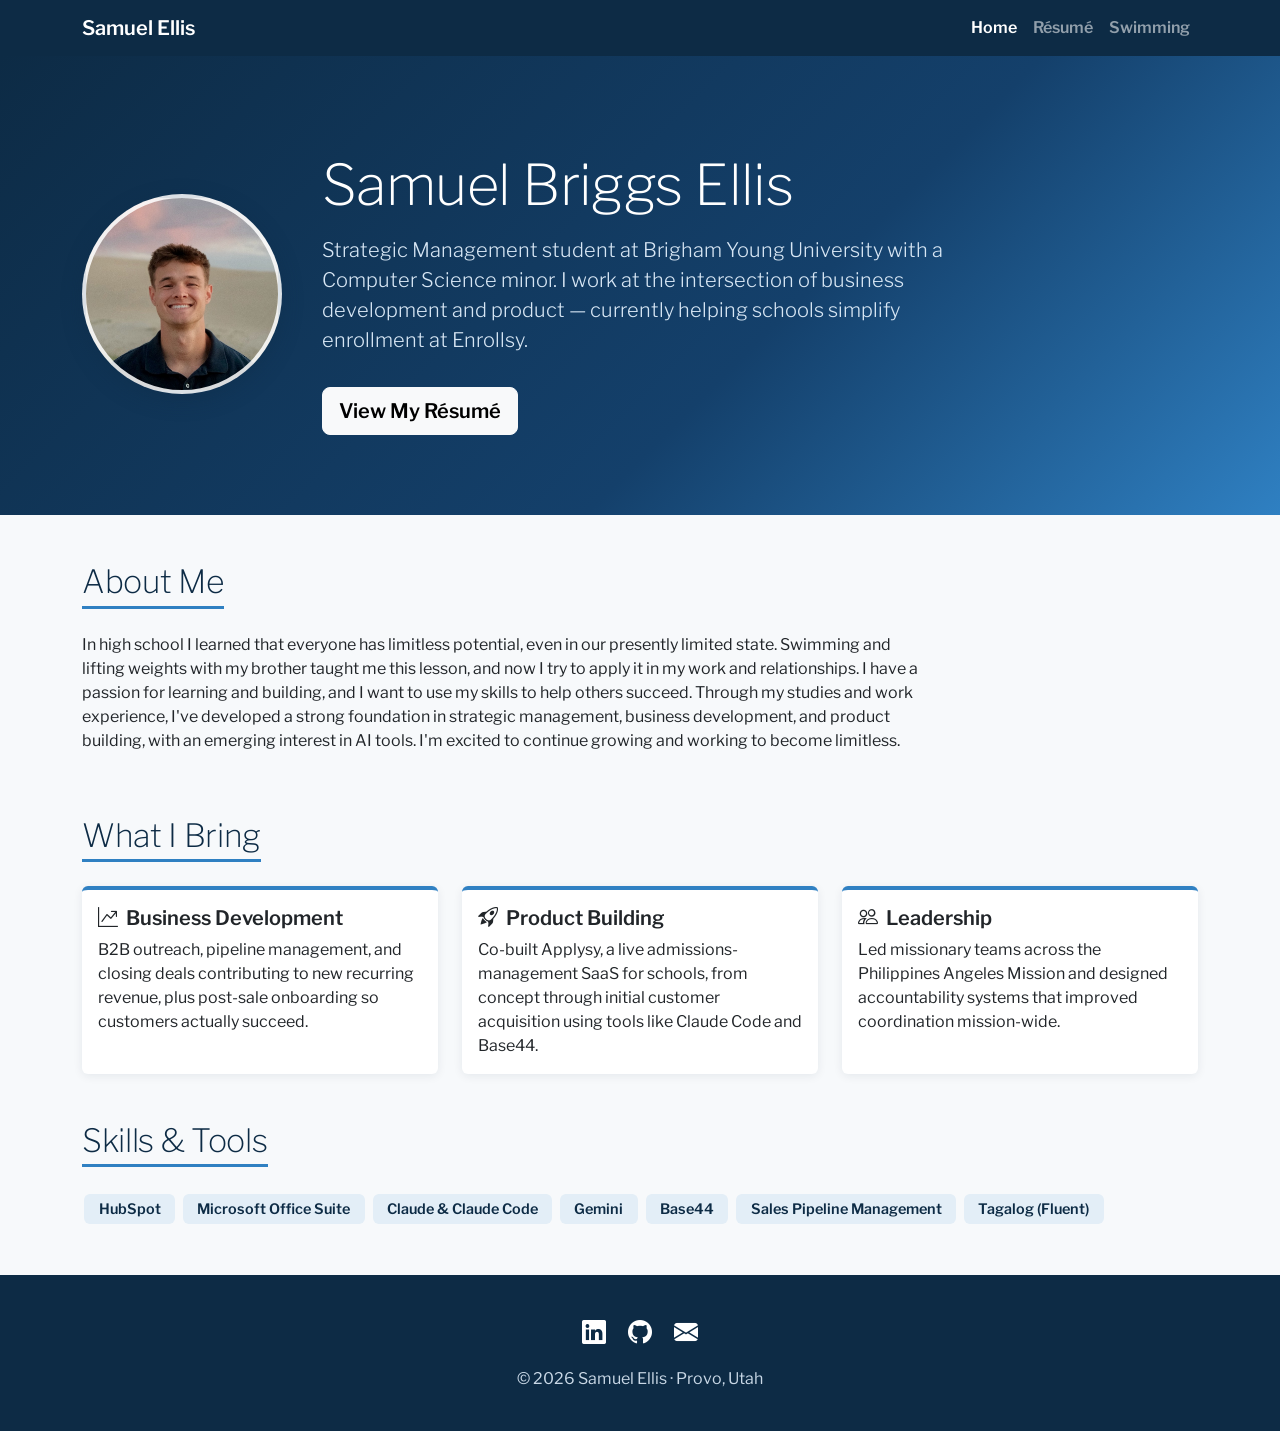
==== index.html @ cdd38345 "changes to text" ====
<!DOCTYPE html>
<html lang="en">
<head>
  <meta charset="UTF-8">
  <meta name="viewport" content="width=device-width, initial-scale=1">
  <title>Samuel Ellis | Strategy &amp; Product</title>
  <link rel="preconnect" href="https://fonts.googleapis.com">
  <link rel="preconnect" href="https://fonts.gstatic.com" crossorigin>
  <link href="https://fonts.googleapis.com/css2?family=Libre+Franklin:wght@200;400;600&display=swap" rel="stylesheet">
  <link href="https://cdn.jsdelivr.net/npm/bootstrap@5.3.3/dist/css/bootstrap.min.css" rel="stylesheet">
  <link href="https://cdn.jsdelivr.net/npm/bootstrap-icons@1.11.3/font/bootstrap-icons.min.css" rel="stylesheet">
  <link href="css/site.css" rel="stylesheet">
</head>
<body>

  <nav class="navbar navbar-expand-md navbar-dark navbar-custom">
    <div class="container">
      <a class="navbar-brand" href="index.html">Samuel Ellis</a>
      <button class="navbar-toggler" type="button" data-bs-toggle="collapse" data-bs-target="#mainNav"
              aria-controls="mainNav" aria-expanded="false" aria-label="Toggle navigation">
        <span class="navbar-toggler-icon"></span>
      </button>
      <div class="collapse navbar-collapse" id="mainNav">
        <ul class="navbar-nav ms-auto">
          <li class="nav-item"><a class="nav-link active" href="index.html">Home</a></li>
          <li class="nav-item"><a class="nav-link" href="resume.html">R&eacute;sum&eacute;</a></li>
          <li class="nav-item"><a class="nav-link" href="scratch.html">Swimming</a></li>
        </ul>
      </div>
    </div>
  </nav>

  <header class="hero">
    <div class="container">
      <div class="hero-row">
        <div class="hero-avatar" role="img" aria-label="Portrait of Samuel Briggs Ellis"></div>
        <div class="hero-intro">
      <h1 class="display-4">Samuel Briggs Ellis</h1>
      <p class="lead mt-3">
        Strategic Management student at Brigham Young University with a Computer Science minor.
        I work at the intersection of business development and product &mdash; currently helping
        schools simplify enrollment at Enrollsy.
      </p>
      <a href="resume.html" class="btn btn-light btn-lg mt-3">View My R&eacute;sum&eacute;</a>
        </div>
      </div>
    </div>
  </header>

  <main>
    <section class="py-5">
      <div class="container">
        <h2 class="section-title">About Me</h2>
        <p class="col-md-9">
          In high school I learned that everyone has limitless potential, even in our presently limited state. 
          Swimming and lifting weights with my brother 
          taught me this lesson, and now I try to apply it in my work and relationships. 
          I have a passion for learning and building, and I want to use my skills to help others succeed.
          Through my studies and work experience, I've developed a strong foundation in strategic management, 
          business development, and product building, with an emerging interest in AI tools. 
          I'm excited to continue growing and working to become limitless. 

        </p>
      </div>
    </section>

    <section class="pb-5">
      <div class="container">
        <h2 class="section-title">What I Bring</h2>
        <div class="row g-4">
          <div class="col-md-4">
            <div class="card card-highlight">
              <div class="card-body">
                <h3 class="h5 card-title"><i class="bi bi-graph-up-arrow me-2"></i>Business Development</h3>
                <p class="card-text">
                  B2B outreach, pipeline management, and closing deals contributing to new recurring
                  revenue, plus post-sale onboarding so customers actually succeed.
                </p>
              </div>
            </div>
          </div>
          <div class="col-md-4">
            <div class="card card-highlight">
              <div class="card-body">
                <h3 class="h5 card-title"><i class="bi bi-rocket-takeoff me-2"></i>Product Building</h3>
                <p class="card-text">
                  Co-built Applysy, a live admissions-management SaaS for schools, from concept
                  through initial customer acquisition using tools like Claude Code and Base44.
                </p>
              </div>
            </div>
          </div>
          <div class="col-md-4">
            <div class="card card-highlight">
              <div class="card-body">
                <h3 class="h5 card-title"><i class="bi bi-people me-2"></i>Leadership</h3>
                <p class="card-text">
                  Led missionary teams across the Philippines Angeles Mission and designed
                  accountability systems that improved coordination mission-wide.
                </p>
              </div>
            </div>
          </div>
        </div>
      </div>
    </section>

    <section class="pb-5">
      <div class="container">
        <h2 class="section-title">Skills &amp; Tools</h2>
        <div>
          <span class="badge skill-badge">HubSpot</span>
          <span class="badge skill-badge">Microsoft Office Suite</span>
          <span class="badge skill-badge">Claude &amp; Claude Code</span>
          <span class="badge skill-badge">Gemini</span>
          <span class="badge skill-badge">Base44</span>
          <span class="badge skill-badge">Sales Pipeline Management</span>
          <span class="badge skill-badge">Tagalog (Fluent)</span>
        </div>
      </div>
    </section>
  </main>

  <footer class="footer-custom">
    <div class="container text-center">
      <div class="mb-3">
        <a href="https://www.linkedin.com/in/samuel-ellis-53136b392" aria-label="LinkedIn"><i class="bi bi-linkedin"></i></a>
        <a href="https://github.com/samellis1" aria-label="GitHub"><i class="bi bi-github"></i></a>
        <a href="mailto:sbellis@byu.edu" aria-label="Email"><i class="bi bi-envelope-fill"></i></a>
      </div>
      <p class="mb-0">&copy; 2026 Samuel Ellis &middot; Provo, Utah</p>
    </div>
  </footer>

  <script src="https://cdn.jsdelivr.net/npm/bootstrap@5.3.3/dist/js/bootstrap.bundle.min.js"></script>
</body>
</html>
---- css/site.css ----
/* Custom CSS 1 — styles layered on top of Bootstrap for the professional pages */

:root {
  --navy: #0d2b45;
  --navy-light: #14406b;
  --accent: #2f80c2;
  --paper: #f7f9fb;
}

body {
  font-family: "Libre Franklin", "Segoe UI", "Helvetica Neue", Arial, sans-serif;
  font-weight: 400;
  background-color: var(--paper);
  color: #212529;
}

/* Type hierarchy: ExtraLight 200 for large display headings,
   Regular 400 for body copy, SemiBold 600 for labels and emphasis. */
.display-4,
.display-5,
.section-title {
  font-weight: 200;
  letter-spacing: -0.01em;
}

.navbar-brand,
.nav-link,
.btn,
.card-title,
strong,
b {
  font-weight: 600;
}

.navbar-custom {
  background-color: var(--navy);
}

.hero {
  background: linear-gradient(135deg, var(--navy) 0%, var(--navy-light) 60%, var(--accent) 100%);
  color: #ffffff;
  padding: 6rem 0 5rem 0;
}

.hero .lead {
  color: #d7e6f4;
  max-width: 42rem;
}

.hero-row {
  display: flex;
  align-items: center;
  gap: 2.5rem;
  flex-wrap: wrap;
}

.hero-intro {
  flex: 1 1 20rem;
}

/* Circular avatar from a square headshot. */
.hero-avatar {
  flex: 0 0 auto;
  width: 200px;
  height: 200px;
  border-radius: 50%;
  background-image: url("../images/headshot.jpg");
  background-size: cover;
  background-position: center 40%;
  background-repeat: no-repeat;
  border: 4px solid rgba(255, 255, 255, 0.85);
  box-shadow: 0 6px 20px rgba(13, 43, 69, 0.35);
}

@media (max-width: 575.98px) {
  .hero-avatar {
    width: 150px;
    height: 150px;
  }
}

.section-title {
  color: var(--navy);
  border-bottom: 3px solid var(--accent);
  display: inline-block;
  padding-bottom: 0.25rem;
  margin-bottom: 1.5rem;
}

.card-highlight {
  border: none;
  border-top: 4px solid var(--accent);
  box-shadow: 0 2px 10px rgba(13, 43, 69, 0.08);
  height: 100%;
}

.timeline-org {
  color: var(--navy);
  font-weight: 600;
  margin-bottom: 0;
}

.timeline-meta {
  color: #6c757d;
  font-size: 0.9rem;
}

.skill-badge {
  background-color: #e3eef7;
  color: var(--navy);
  font-weight: 600;
  margin: 0.15rem;
  padding: 0.5rem 0.9rem;
  font-size: 0.9rem;
}

.footer-custom {
  background-color: var(--navy);
  color: #c9d8e6;
  padding: 2.5rem 0;
}

.footer-custom a {
  color: #ffffff;
  text-decoration: none;
  font-size: 1.5rem;
  margin: 0 0.6rem;
}

.footer-custom a:hover {
  color: #8fc1e9;
}

.resume-section + .resume-section {
  margin-top: 2.5rem;
}

@media print {
  .navbar-custom, .footer-custom { display: none; }
}
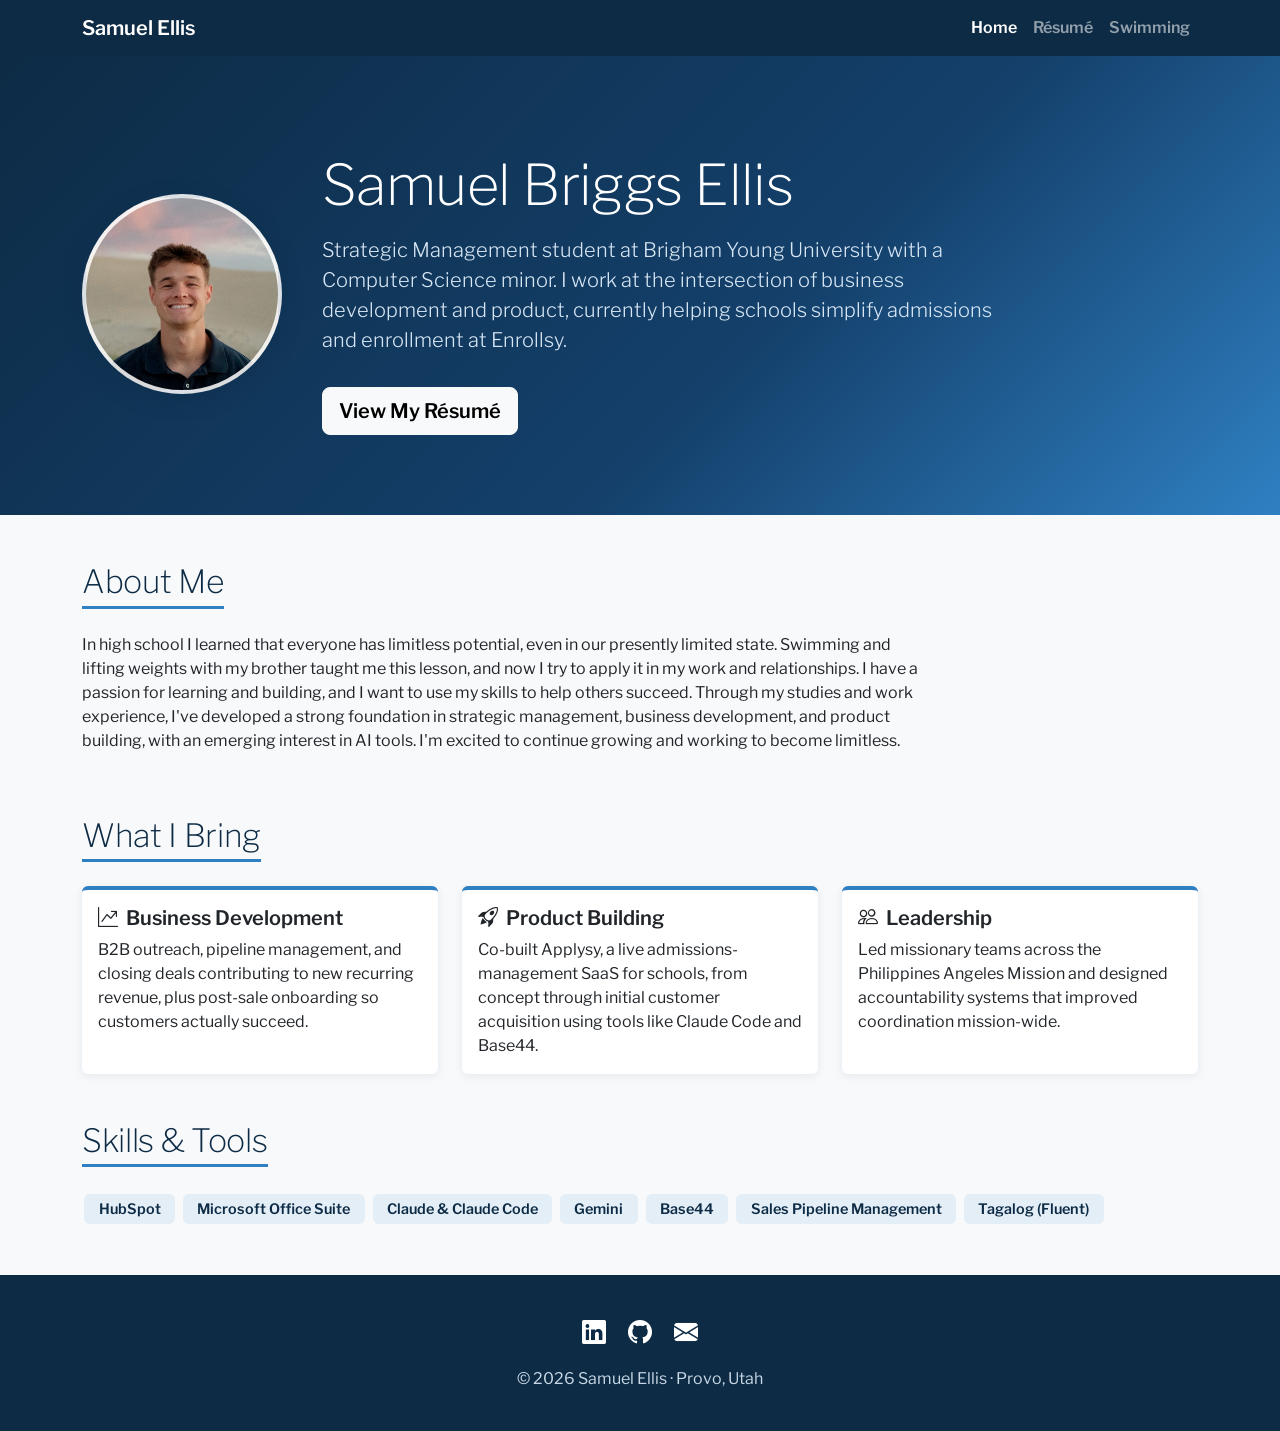
==== commit 11442b9c: "text update" ====
--- a/index.html
+++ b/index.html
@@ -38,8 +38,8 @@
       <h1 class="display-4">Samuel Briggs Ellis</h1>
       <p class="lead mt-3">
         Strategic Management student at Brigham Young University with a Computer Science minor.
-        I work at the intersection of business development and product &mdash; currently helping
-        schools simplify enrollment at Enrollsy.
+        I work at the intersection of business development and product, currently helping
+        schools simplify admissions and enrollment at Enrollsy.
       </p>
       <a href="resume.html" class="btn btn-light btn-lg mt-3">View My R&eacute;sum&eacute;</a>
         </div>
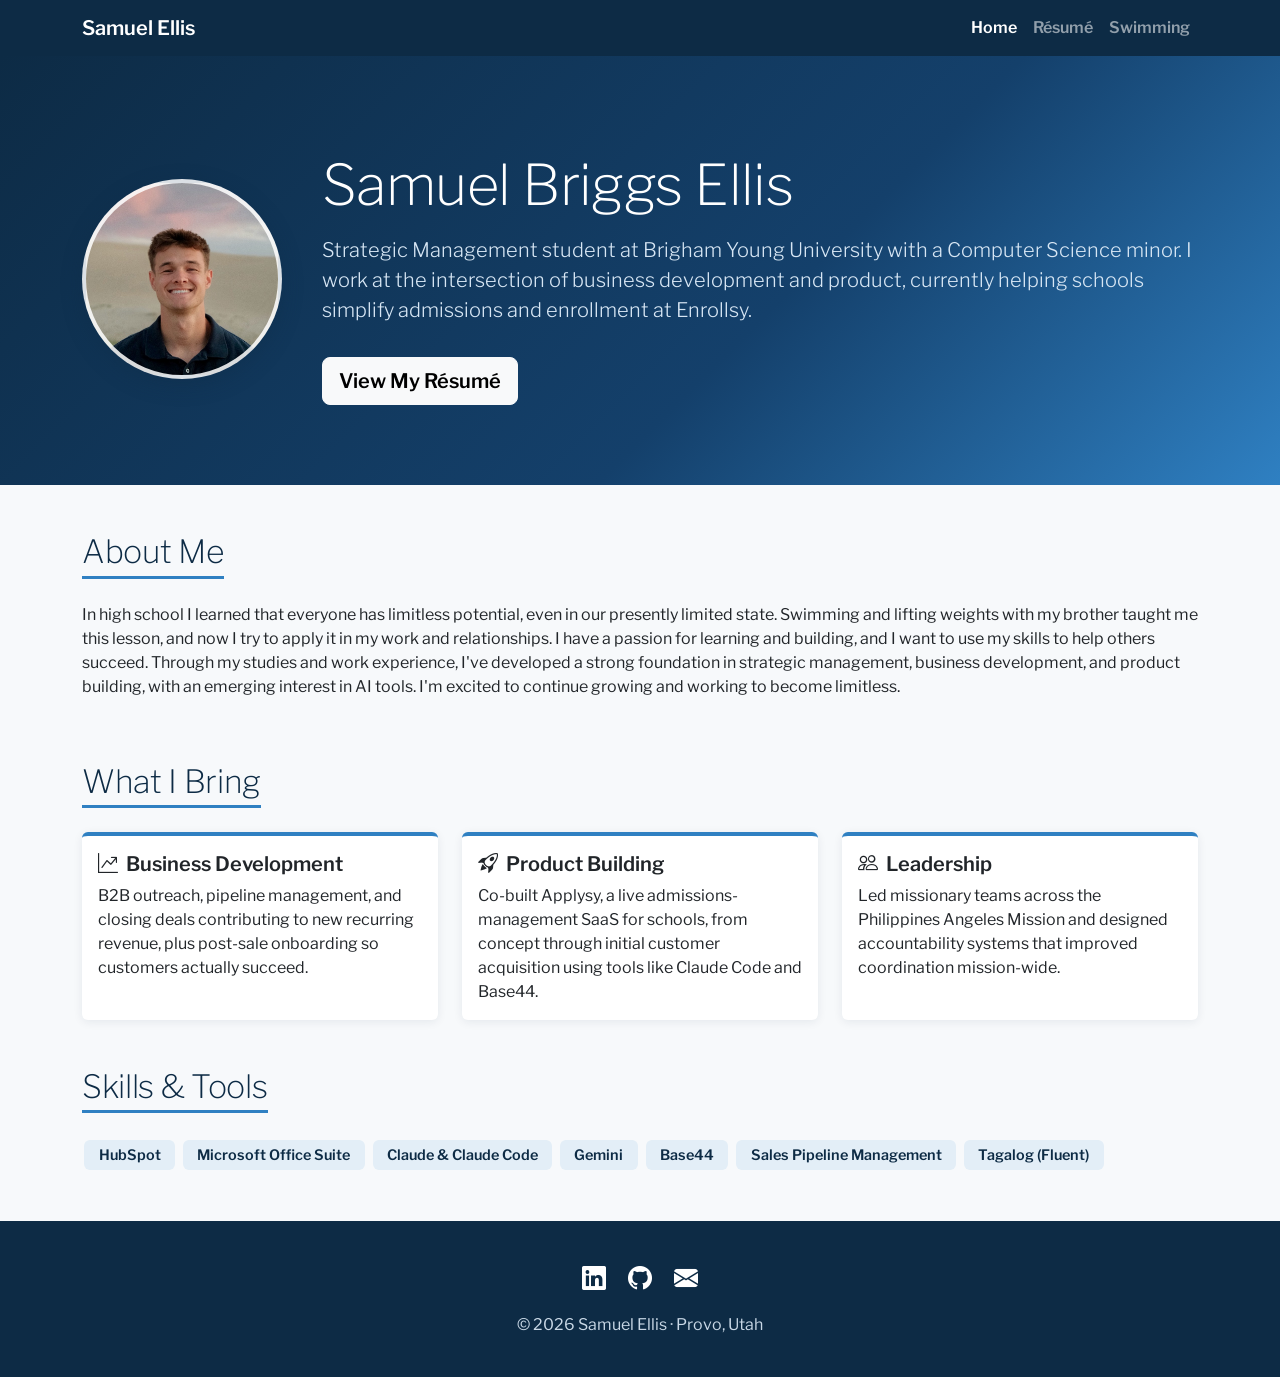
==== commit 2ebea166: "Text width fixes" ====
--- a/index.html
+++ b/index.html
@@ -51,7 +51,7 @@
     <section class="py-5">
       <div class="container">
         <h2 class="section-title">About Me</h2>
-        <p class="col-md-9">
+        <p>
           In high school I learned that everyone has limitless potential, even in our presently limited state. 
           Swimming and lifting weights with my brother 
           taught me this lesson, and now I try to apply it in my work and relationships. 
--- a/css/site.css
+++ b/css/site.css
@@ -44,7 +44,6 @@
 
 .hero .lead {
   color: #d7e6f4;
-  max-width: 42rem;
 }
 
 .hero-row {
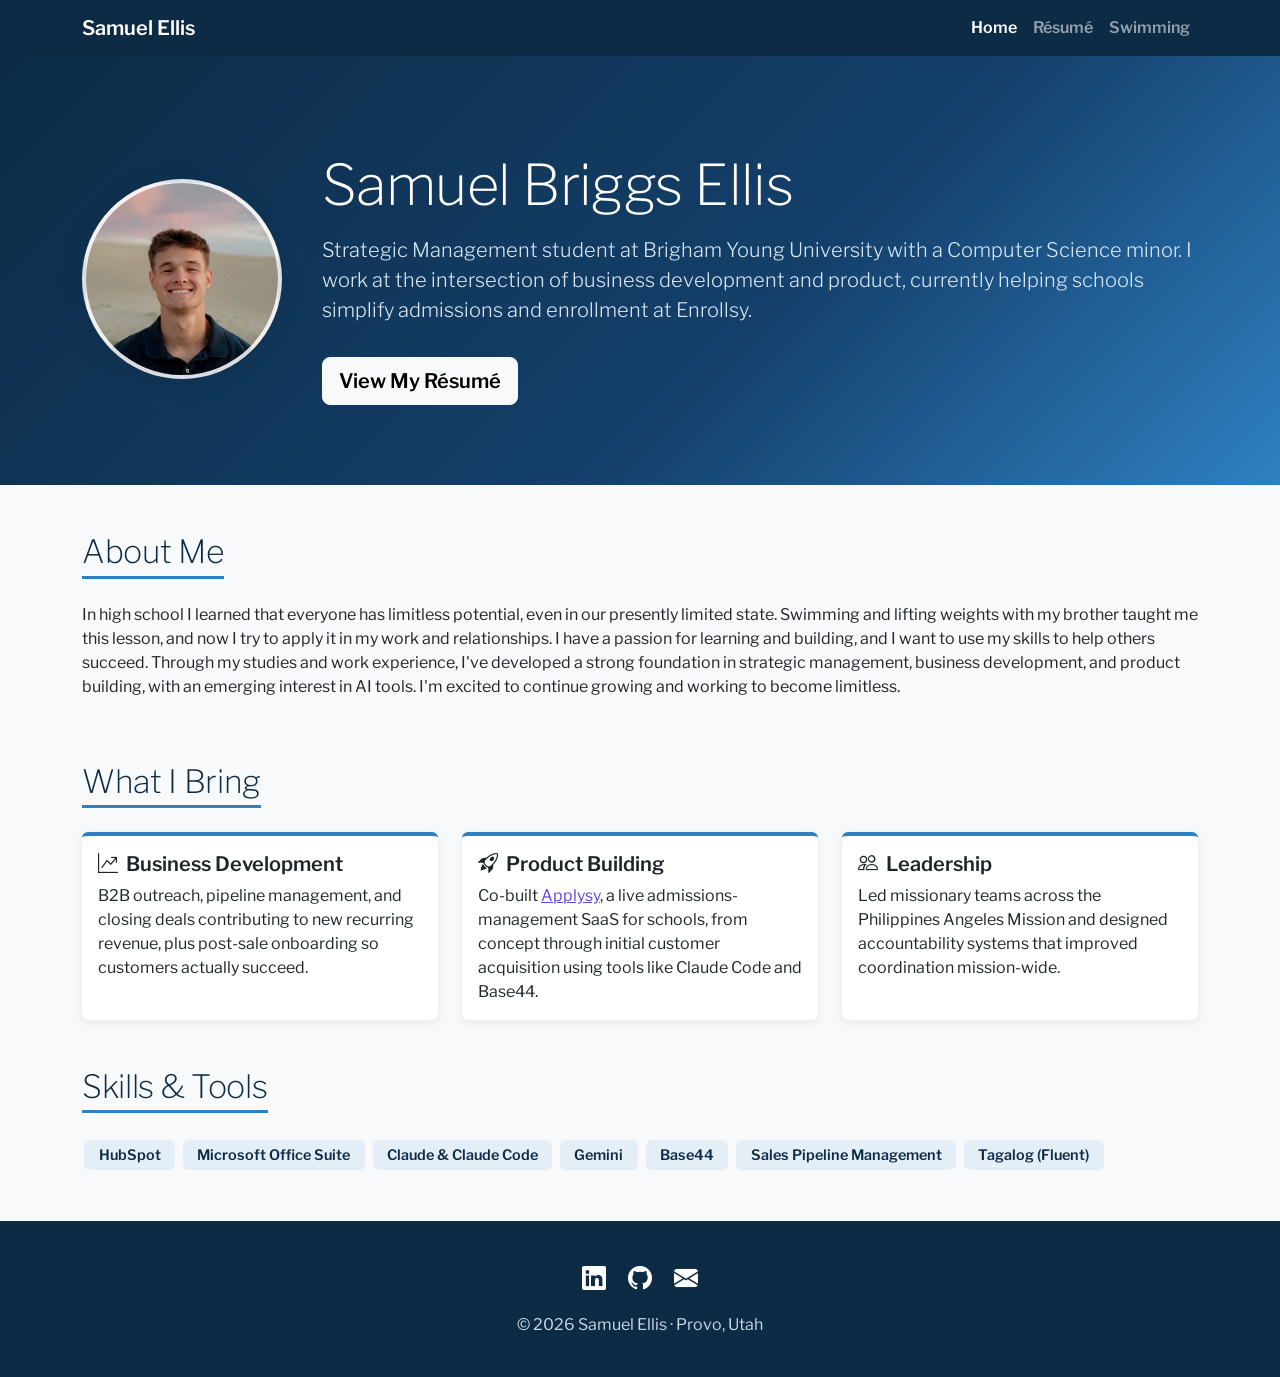
==== commit 0c2e7a41: "Applysy hyperlink" ====
--- a/index.html
+++ b/index.html
@@ -3,7 +3,7 @@
 <head>
   <meta charset="UTF-8">
   <meta name="viewport" content="width=device-width, initial-scale=1">
-  <title>Samuel Ellis | Strategy &amp; Product</title>
+  <title>Samuel Ellis | About Me</title>
   <link rel="preconnect" href="https://fonts.googleapis.com">
   <link rel="preconnect" href="https://fonts.gstatic.com" crossorigin>
   <link href="https://fonts.googleapis.com/css2?family=Libre+Franklin:wght@200;400;600&display=swap" rel="stylesheet">
@@ -84,7 +84,8 @@
               <div class="card-body">
                 <h3 class="h5 card-title"><i class="bi bi-rocket-takeoff me-2"></i>Product Building</h3>
                 <p class="card-text">
-                  Co-built Applysy, a live admissions-management SaaS for schools, from concept
+                  Co-built <a href="https://app.applysy.com/" target="_blank" style="color:#6344e3" style="font-family:Lato, Arial, sans-serif; font-weight:bold; text-decoration:none">Applysy</a>, 
+                  a live admissions-management SaaS for schools, from concept
                   through initial customer acquisition using tools like Claude Code and Base44.
                 </p>
               </div>
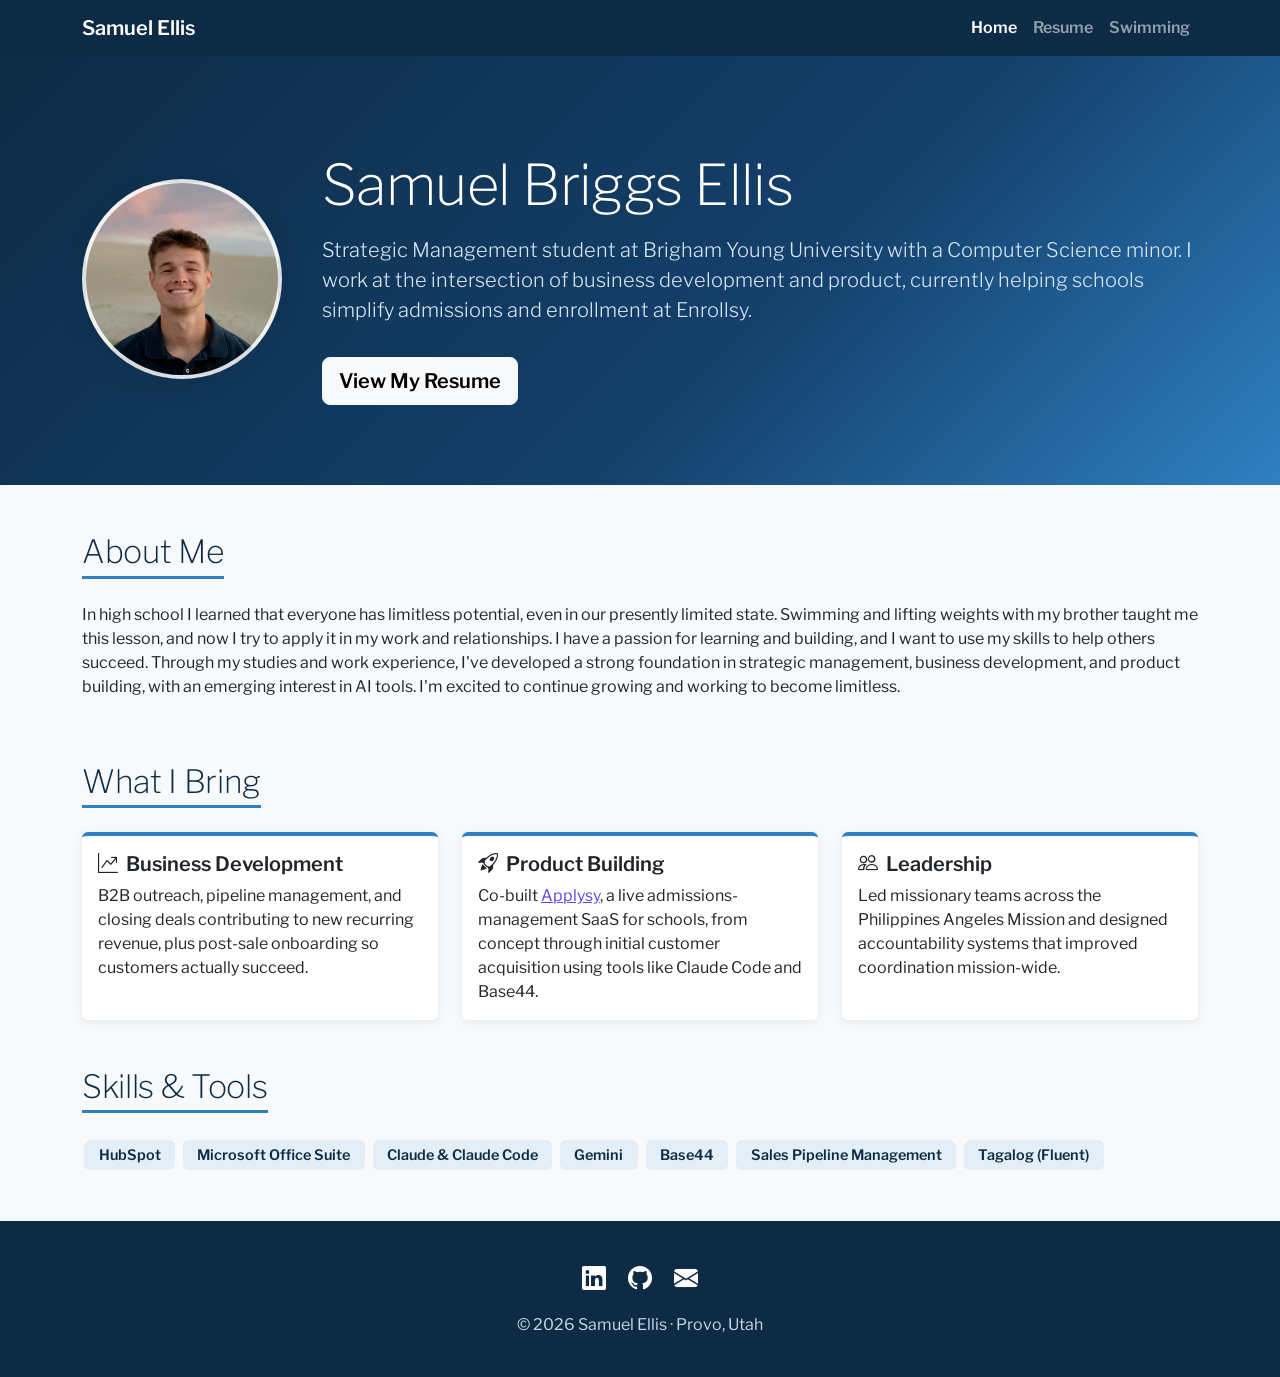
==== commit 712b1eef: "resume fixe" ====
--- a/index.html
+++ b/index.html
@@ -23,7 +23,7 @@
       <div class="collapse navbar-collapse" id="mainNav">
         <ul class="navbar-nav ms-auto">
           <li class="nav-item"><a class="nav-link active" href="index.html">Home</a></li>
-          <li class="nav-item"><a class="nav-link" href="resume.html">R&eacute;sum&eacute;</a></li>
+          <li class="nav-item"><a class="nav-link" href="resume.html">Resume</a></li>
           <li class="nav-item"><a class="nav-link" href="scratch.html">Swimming</a></li>
         </ul>
       </div>
@@ -41,7 +41,7 @@
         I work at the intersection of business development and product, currently helping
         schools simplify admissions and enrollment at Enrollsy.
       </p>
-      <a href="resume.html" class="btn btn-light btn-lg mt-3">View My R&eacute;sum&eacute;</a>
+      <a href="resume.html" class="btn btn-light btn-lg mt-3">View My Resume</a>
         </div>
       </div>
     </div>
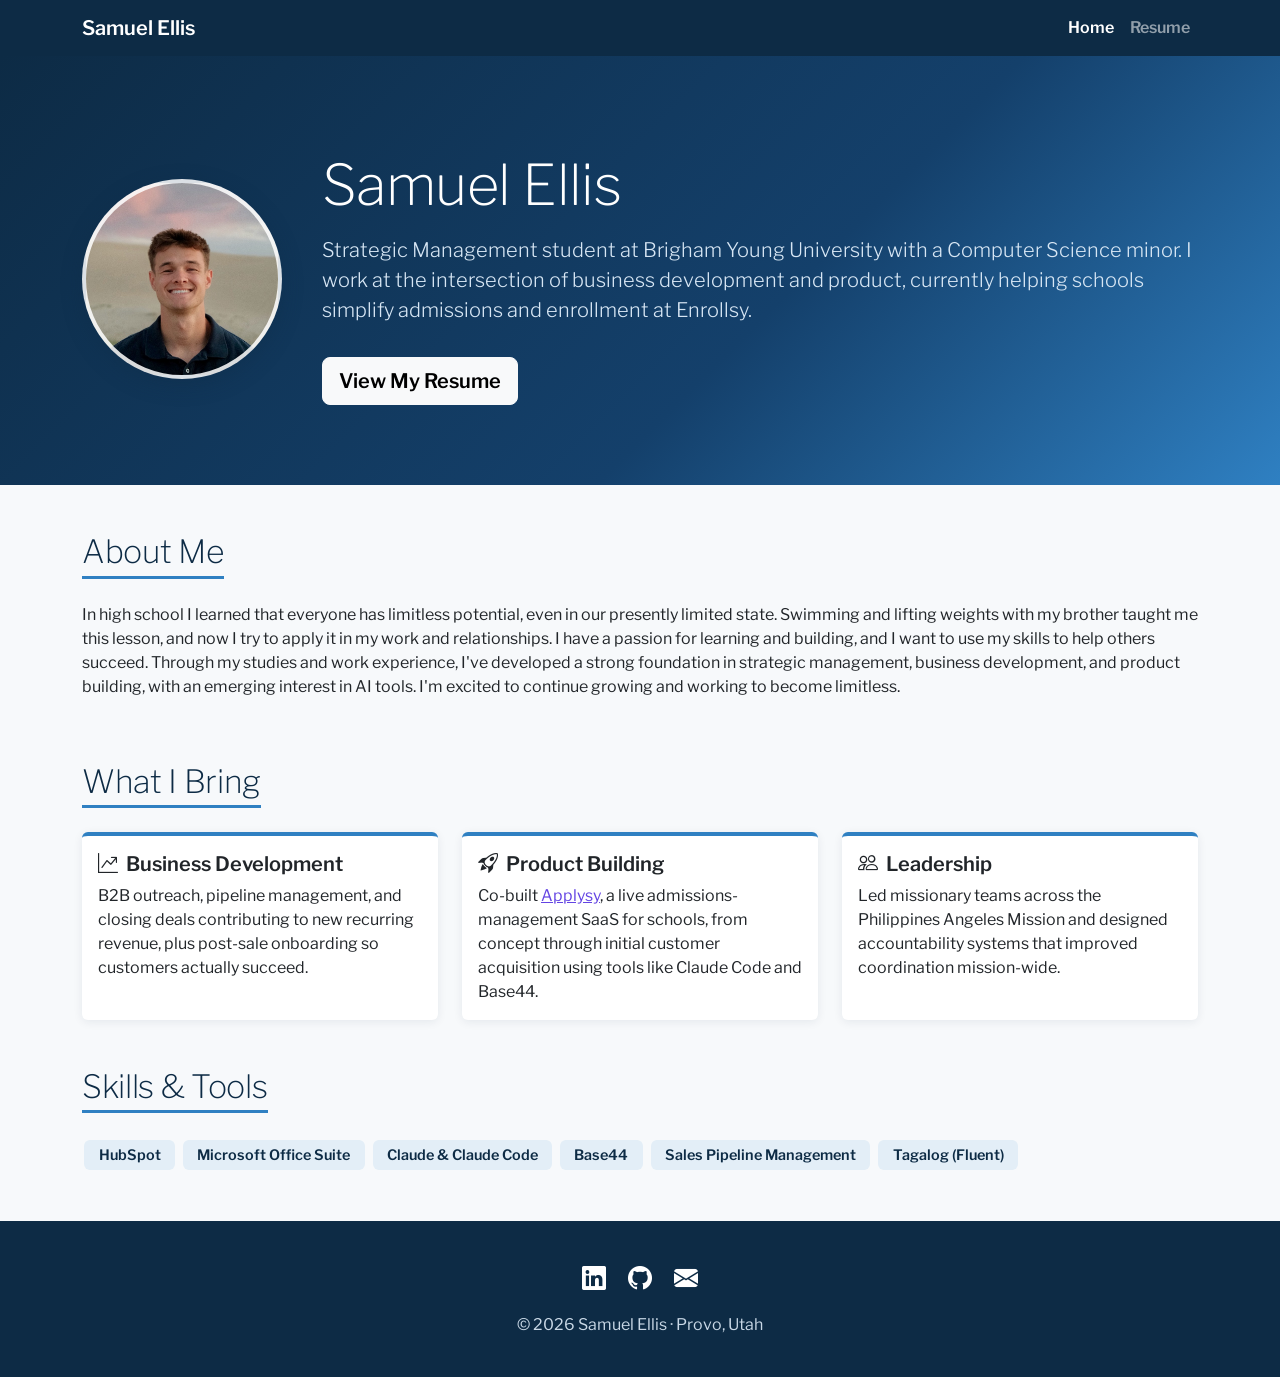
==== commit 53e63ab6: "resume and home fixes" ====
--- a/index.html
+++ b/index.html
@@ -24,7 +24,6 @@
         <ul class="navbar-nav ms-auto">
           <li class="nav-item"><a class="nav-link active" href="index.html">Home</a></li>
           <li class="nav-item"><a class="nav-link" href="resume.html">Resume</a></li>
-          <li class="nav-item"><a class="nav-link" href="scratch.html">Swimming</a></li>
         </ul>
       </div>
     </div>
@@ -35,7 +34,7 @@
       <div class="hero-row">
         <div class="hero-avatar" role="img" aria-label="Portrait of Samuel Briggs Ellis"></div>
         <div class="hero-intro">
-      <h1 class="display-4">Samuel Briggs Ellis</h1>
+      <h1 class="display-4">Samuel Ellis</h1>
       <p class="lead mt-3">
         Strategic Management student at Brigham Young University with a Computer Science minor.
         I work at the intersection of business development and product, currently helping
@@ -84,7 +83,7 @@
               <div class="card-body">
                 <h3 class="h5 card-title"><i class="bi bi-rocket-takeoff me-2"></i>Product Building</h3>
                 <p class="card-text">
-                  Co-built <a href="https://app.applysy.com/" target="_blank" style="color:#6344e3" style="font-family:Lato, Arial, sans-serif; font-weight:bold; text-decoration:none">Applysy</a>, 
+                  Co-built <a href="https://app.applysy.com/" target="_blank" style="color:#6344e3" style="font-family:Lato, Arial, sans-serif" style="font-weight:bold" style="text-decoration:none">Applysy</a>, 
                   a live admissions-management SaaS for schools, from concept
                   through initial customer acquisition using tools like Claude Code and Base44.
                 </p>
@@ -113,7 +112,6 @@
           <span class="badge skill-badge">HubSpot</span>
           <span class="badge skill-badge">Microsoft Office Suite</span>
           <span class="badge skill-badge">Claude &amp; Claude Code</span>
-          <span class="badge skill-badge">Gemini</span>
           <span class="badge skill-badge">Base44</span>
           <span class="badge skill-badge">Sales Pipeline Management</span>
           <span class="badge skill-badge">Tagalog (Fluent)</span>
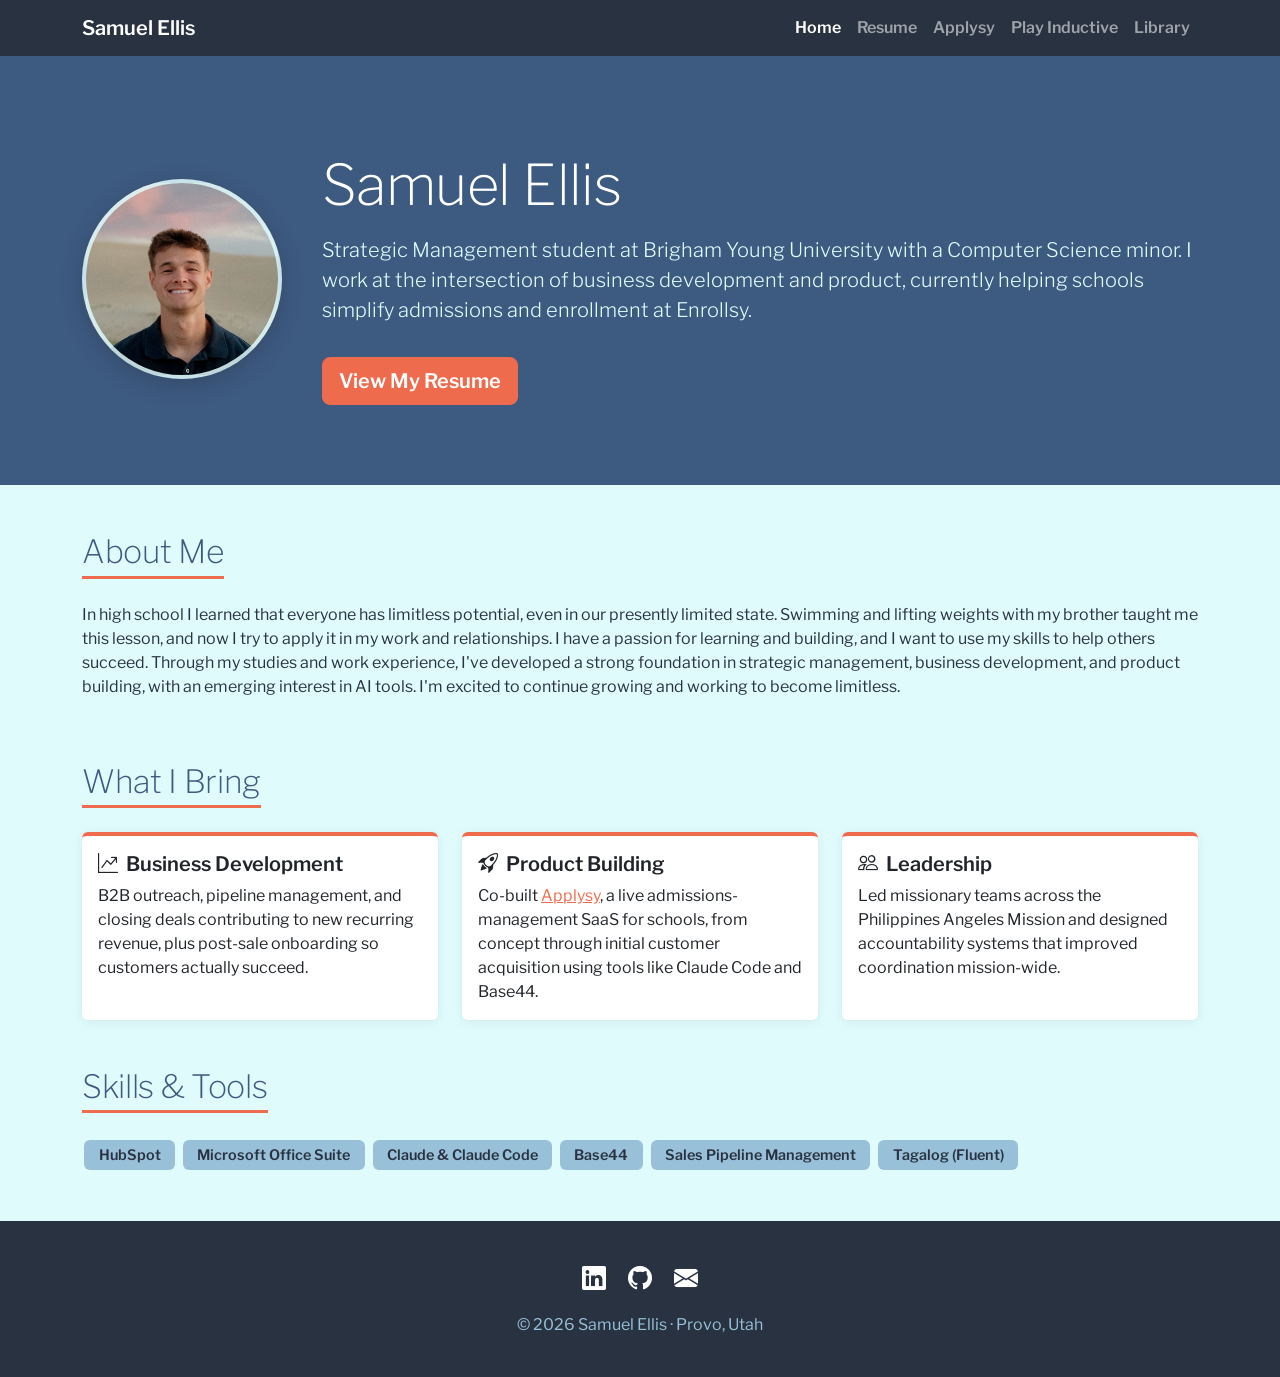
==== commit 7f9ae625: "Added nav links" ====
--- a/index.html
+++ b/index.html
@@ -24,6 +24,9 @@
         <ul class="navbar-nav ms-auto">
           <li class="nav-item"><a class="nav-link active" href="index.html">Home</a></li>
           <li class="nav-item"><a class="nav-link" href="resume.html">Resume</a></li>
+          <li class="nav-item"><a class="nav-link" href="https://app.applysy.com/" target="_blank" rel="noopener">Applysy</a></li>
+          <li class="nav-item"><a class="nav-link" href="https://samellis1.github.io/InductiveReasoningGame/" target="_blank" rel="noopener">Play Inductive</a></li>
+          <li class="nav-item"><a class="nav-link" href="https://samellis1.github.io/Ellis-Home-Library/" target="_blank" rel="noopener">Library</a></li>
         </ul>
       </div>
     </div>
@@ -40,7 +43,7 @@
         I work at the intersection of business development and product, currently helping
         schools simplify admissions and enrollment at Enrollsy.
       </p>
-      <a href="resume.html" class="btn btn-light btn-lg mt-3">View My Resume</a>
+      <a href="resume.html" class="btn btn-accent btn-lg mt-3">View My Resume</a>
         </div>
       </div>
     </div>
@@ -83,7 +86,7 @@
               <div class="card-body">
                 <h3 class="h5 card-title"><i class="bi bi-rocket-takeoff me-2"></i>Product Building</h3>
                 <p class="card-text">
-                  Co-built <a href="https://app.applysy.com/" target="_blank" style="color:#6344e3" style="font-family:Lato, Arial, sans-serif" style="font-weight:bold" style="text-decoration:none">Applysy</a>, 
+                  Co-built <a href="https://app.applysy.com/" target="_blank" style="color:#ee6c4d" style="font-family:Lato, Arial, sans-serif" style="font-weight:bold" style="text-decoration:none">Applysy</a>, 
                   a live admissions-management SaaS for schools, from concept
                   through initial customer acquisition using tools like Claude Code and Base44.
                 </p>
--- a/css/site.css
+++ b/css/site.css
@@ -1,17 +1,18 @@
 /* Custom CSS 1 — styles layered on top of Bootstrap for the professional pages */
 
 :root {
-  --navy: #0d2b45;
-  --navy-light: #14406b;
-  --accent: #2f80c2;
-  --paper: #f7f9fb;
+  --ink: #293241;        /* Jet Black */
+  --dusk: #3d5a80;       /* Dusk Blue */
+  --powder: #98c1d9;     /* Powder Blue */
+  --accent: #ee6c4d;     /* Burnt Peach */
+  --paper: #e0fbfc;      /* Light Cyan */
 }
 
 body {
   font-family: "Libre Franklin", "Segoe UI", "Helvetica Neue", Arial, sans-serif;
   font-weight: 400;
   background-color: var(--paper);
-  color: #212529;
+  color: var(--ink);
 }
 
 /* Type hierarchy: ExtraLight 200 for large display headings,
@@ -33,17 +34,17 @@
 }
 
 .navbar-custom {
-  background-color: var(--navy);
+  background-color: var(--ink);
 }
 
 .hero {
-  background: linear-gradient(135deg, var(--navy) 0%, var(--navy-light) 60%, var(--accent) 100%);
+  background: #3d5a80;
   color: #ffffff;
   padding: 6rem 0 5rem 0;
 }
 
 .hero .lead {
-  color: #d7e6f4;
+  color: var(--paper);
 }
 
 .hero-row {
@@ -67,8 +68,8 @@
   background-size: cover;
   background-position: center 40%;
   background-repeat: no-repeat;
-  border: 4px solid rgba(255, 255, 255, 0.85);
-  box-shadow: 0 6px 20px rgba(13, 43, 69, 0.35);
+  border: 4px solid rgba(224, 251, 252, 0.85);
+  box-shadow: 0 6px 20px rgba(41, 50, 65, 0.35);
 }
 
 @media (max-width: 575.98px) {
@@ -79,7 +80,7 @@
 }
 
 .section-title {
-  color: var(--navy);
+  color: var(--dusk);
   border-bottom: 3px solid var(--accent);
   display: inline-block;
   padding-bottom: 0.25rem;
@@ -89,24 +90,24 @@
 .card-highlight {
   border: none;
   border-top: 4px solid var(--accent);
-  box-shadow: 0 2px 10px rgba(13, 43, 69, 0.08);
+  box-shadow: 0 2px 10px rgba(41, 50, 65, 0.08);
   height: 100%;
 }
 
 .timeline-org {
-  color: var(--navy);
+  color: var(--dusk);
   font-weight: 600;
   margin-bottom: 0;
 }
 
 .timeline-meta {
-  color: #6c757d;
+  color: #5f6b7a;
   font-size: 0.9rem;
 }
 
 .skill-badge {
-  background-color: #e3eef7;
-  color: var(--navy);
+  background-color: var(--powder);
+  color: var(--ink);
   font-weight: 600;
   margin: 0.15rem;
   padding: 0.5rem 0.9rem;
@@ -114,8 +115,8 @@
 }
 
 .footer-custom {
-  background-color: var(--navy);
-  color: #c9d8e6;
+  background-color: var(--ink);
+  color: var(--powder);
   padding: 2.5rem 0;
 }
 
@@ -127,7 +128,21 @@
 }
 
 .footer-custom a:hover {
-  color: #8fc1e9;
+  color: var(--accent);
+}
+
+/* Burnt-peach accent button (hero call to action) */
+.btn-accent {
+  background-color: var(--accent);
+  border-color: var(--accent);
+  color: #ffffff;
+}
+
+.btn-accent:hover,
+.btn-accent:focus {
+  background-color: #d95b3e;
+  border-color: #d95b3e;
+  color: #ffffff;
 }
 
 .resume-section + .resume-section {
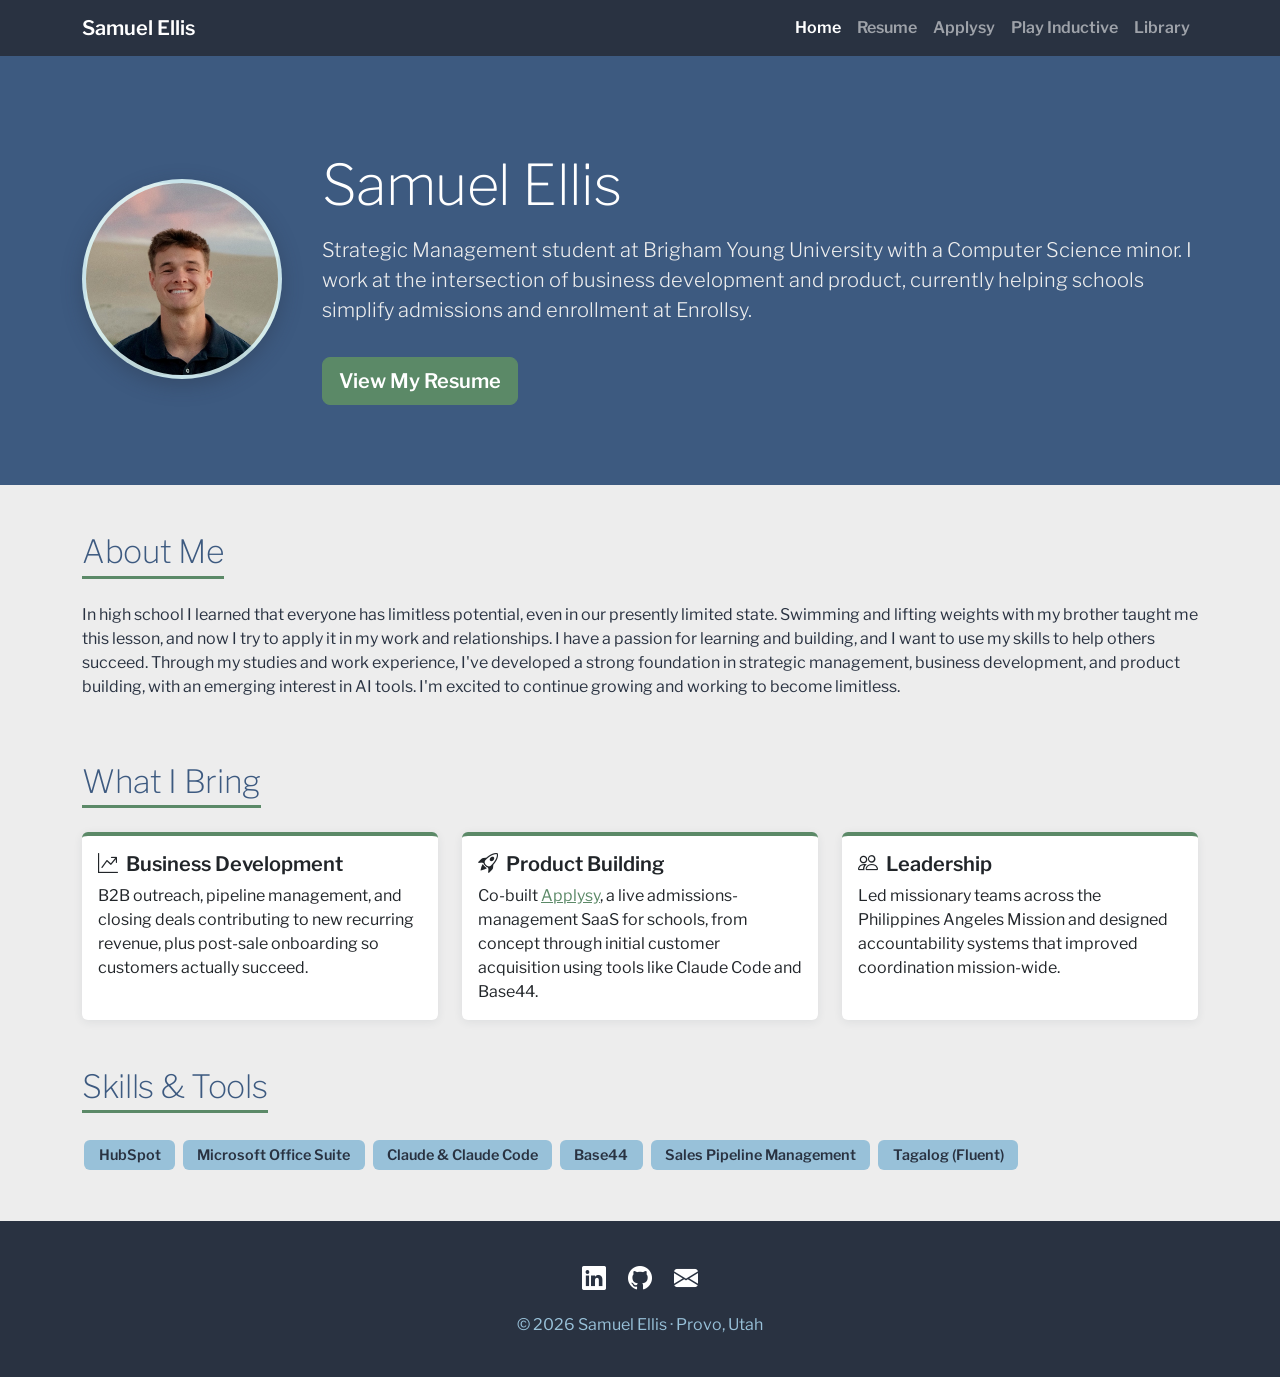
==== commit 09c47151: "Color change" ====
--- a/index.html
+++ b/index.html
@@ -86,7 +86,7 @@
               <div class="card-body">
                 <h3 class="h5 card-title"><i class="bi bi-rocket-takeoff me-2"></i>Product Building</h3>
                 <p class="card-text">
-                  Co-built <a href="https://app.applysy.com/" target="_blank" style="color:#ee6c4d" style="font-family:Lato, Arial, sans-serif" style="font-weight:bold" style="text-decoration:none">Applysy</a>, 
+                  Co-built <a href="https://app.applysy.com/" target="_blank" style="color:#5B8967" style="font-family:Lato, Arial, sans-serif" style="font-weight:bold" style="text-decoration:none">Applysy</a>, 
                   a live admissions-management SaaS for schools, from concept
                   through initial customer acquisition using tools like Claude Code and Base44.
                 </p>
--- a/css/site.css
+++ b/css/site.css
@@ -4,8 +4,8 @@
   --ink: #293241;        /* Jet Black */
   --dusk: #3d5a80;       /* Dusk Blue */
   --powder: #98c1d9;     /* Powder Blue */
-  --accent: #ee6c4d;     /* Burnt Peach */
-  --paper: #e0fbfc;      /* Light Cyan */
+  --accent: #5B8967;     /* Sage */
+  --paper: #ededed;      /* Light Cyan */
 }
 
 body {
